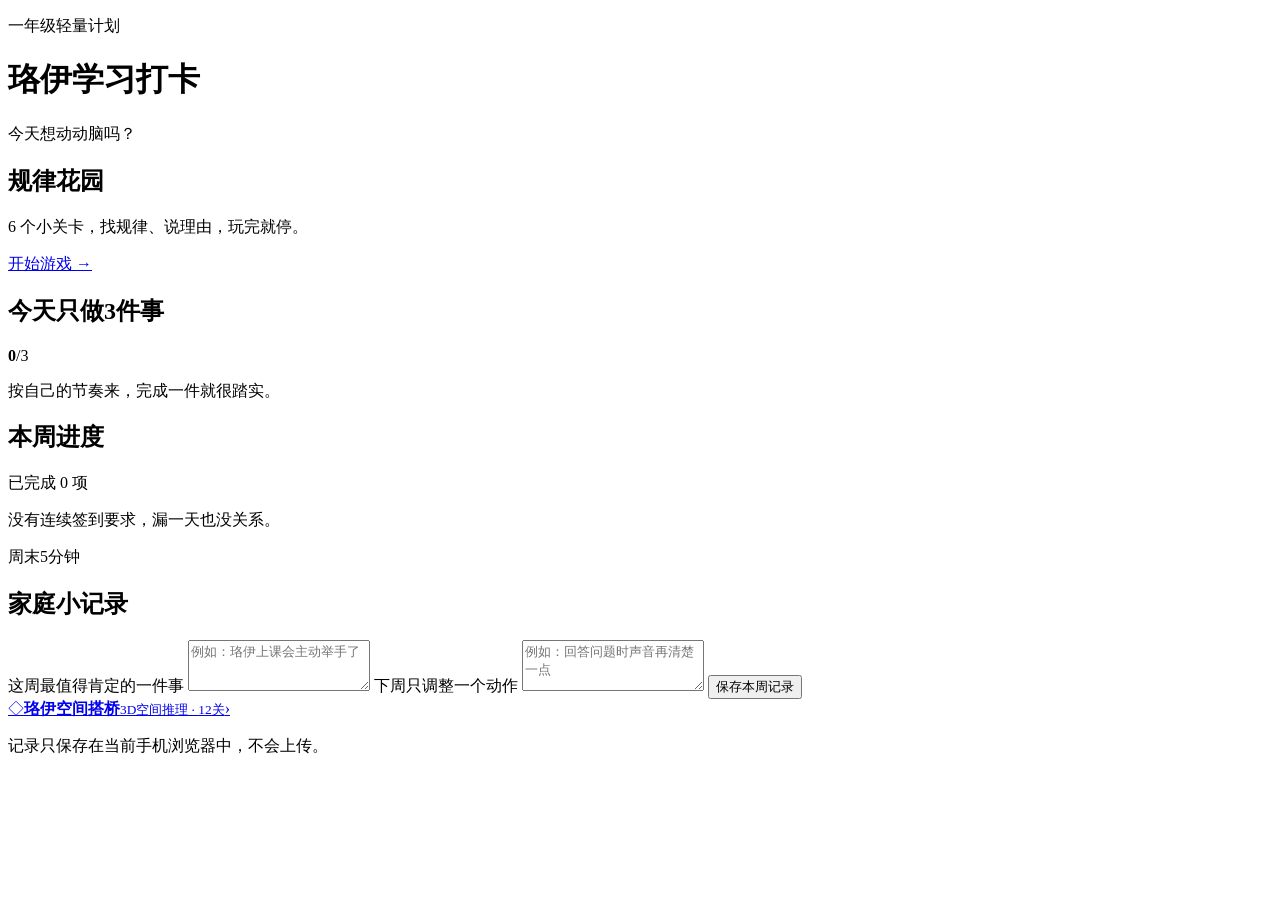
==== index.html @ f72db2d8 "publish index.html" ====
<!doctype html>
<html lang="zh-CN">
<head>
  <meta charset="UTF-8">
  <meta name="viewport" content="width=device-width, initial-scale=1, viewport-fit=cover">
  <meta name="theme-color" content="#f5f8f6">
  <meta name="apple-mobile-web-app-capable" content="yes">
  <meta name="apple-mobile-web-app-status-bar-style" content="default">
  <meta name="apple-mobile-web-app-title" content="珞伊打卡">
  <meta name="description" content="珞伊的一年级轻量学习打卡">
  <meta name="robots" content="noindex, nofollow, noarchive">
  <link rel="icon" href="app-icon.svg" type="image/svg+xml">
  <link rel="manifest" href="manifest.webmanifest">
  <link rel="stylesheet" href="styles.css">
  <title>珞伊学习打卡</title>
</head>
<body>
  <header class="topbar">
    <div class="topbar__inner">
      <div class="brand-mark" aria-hidden="true">
        <span class="brand-mark__wing brand-mark__wing--left"></span>
        <span class="brand-mark__body"></span>
        <span class="brand-mark__wing brand-mark__wing--right"></span>
      </div>
      <div>
        <p class="eyebrow">一年级轻量计划</p>
        <h1>珞伊学习打卡</h1>
      </div>
    </div>
  </header>

  <main>
    <section class="game-entry" aria-labelledby="game-entry-title">
      <div>
        <p class="eyebrow">今天想动动脑吗？</p>
        <h2 id="game-entry-title">规律花园</h2>
        <p>6 个小关卡，找规律、说理由，玩完就停。</p>
      </div>
      <a class="game-entry__link" href="game.html">开始游戏 <span aria-hidden="true">→</span></a>
    </section>

    <section class="today-band" aria-labelledby="today-title">
      <div class="section-inner">
        <div class="today-heading">
          <div>
            <p id="today-date" class="date-line"></p>
            <h2 id="today-title">今天只做3件事</h2>
          </div>
          <div class="progress-count" aria-live="polite">
            <strong id="done-count">0</strong><span>/3</span>
          </div>
        </div>

        <div class="progress-track" aria-hidden="true">
          <span id="progress-fill"></span>
        </div>

        <div id="task-list" class="task-list"></div>

        <p id="today-message" class="today-message" aria-live="polite">
          按自己的节奏来，完成一件就很踏实。
        </p>
      </div>
    </section>

    <section class="week-band" aria-labelledby="week-title">
      <div class="section-inner">
        <div class="section-heading">
          <div>
            <p id="week-range" class="eyebrow"></p>
            <h2 id="week-title">本周进度</h2>
          </div>
          <p id="week-total" class="week-total">已完成 0 项</p>
        </div>
        <div id="week-grid" class="week-grid" aria-label="本周每日完成情况"></div>
        <p class="quiet-note">没有连续签到要求，漏一天也没关系。</p>
      </div>
    </section>

    <section class="reflection-band" aria-labelledby="reflection-title">
      <div class="section-inner">
        <div class="section-heading">
          <div>
            <p class="eyebrow">周末5分钟</p>
            <h2 id="reflection-title">家庭小记录</h2>
          </div>
          <span id="save-state" class="save-state" aria-live="polite"></span>
        </div>

        <label class="field-label" for="weekly-good">这周最值得肯定的一件事</label>
        <textarea id="weekly-good" rows="3" maxlength="120" placeholder="例如：珞伊上课会主动举手了"></textarea>

        <label class="field-label" for="weekly-adjust">下周只调整一个动作</label>
        <textarea id="weekly-adjust" rows="3" maxlength="120" placeholder="例如：回答问题时声音再清楚一点"></textarea>

        <button id="save-week" class="primary-button" type="button">保存本周记录</button>
      </div>
    </section>
  </main>

  <footer>
    <p>记录只保存在当前手机浏览器中，不会上传。</p>
  </footer>

  <script src="app.js" defer></script>
<script>
  document.addEventListener('DOMContentLoaded', function () {
    if (document.querySelector('a[href="space-puzzle.html"]')) return;
    var main = document.querySelector('main') || document.body;
    var link = document.createElement('a');
    link.href = 'space-puzzle.html';
    link.className = 'tool-card';
    link.innerHTML = '<span class="tool-icon">◇</span><span><strong>珞伊空间搭桥</strong><small>3D空间推理 · 12关</small></span><span class="tool-arrow">›</span>';
    main.appendChild(link);
  });
</script>
</body>
</html>
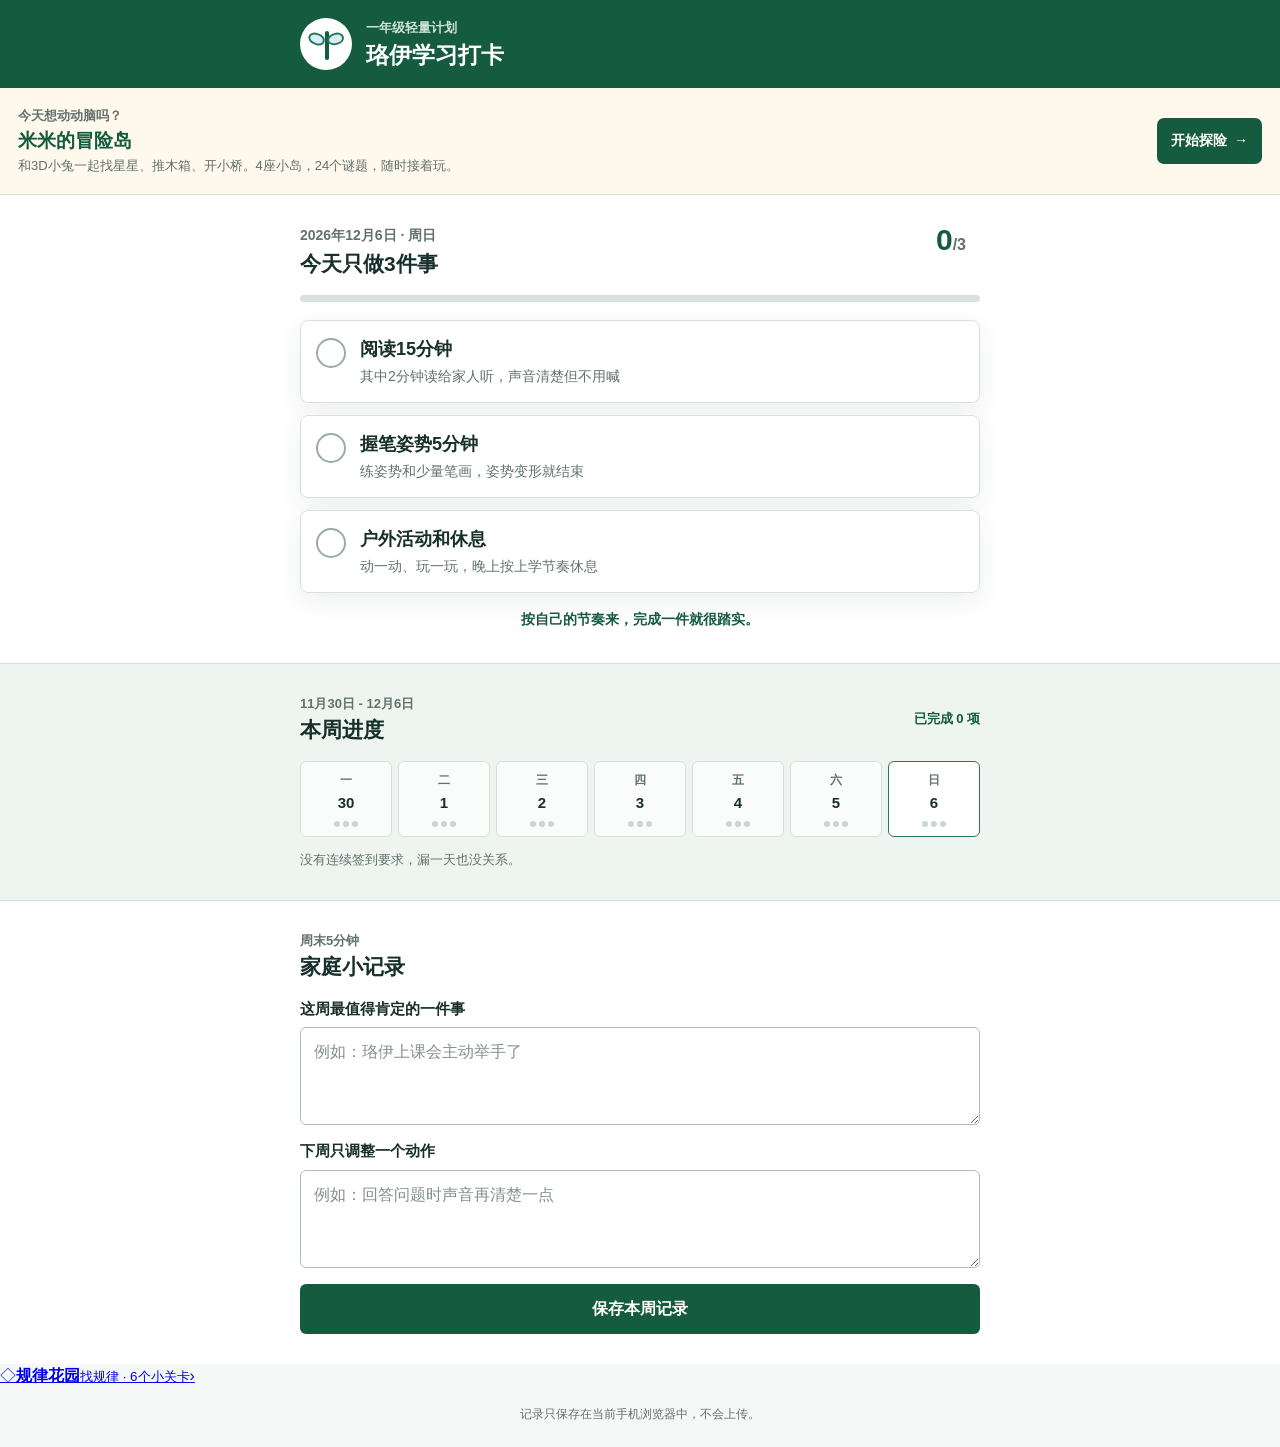
==== commit b7911c2c: "Replace block height puzzle with Mimi 3D adventure: 24 islands puzzles, character, hints and saved p" ====
--- a/index.html
+++ b/index.html
@@ -33,10 +33,10 @@
     <section class="game-entry" aria-labelledby="game-entry-title">
       <div>
         <p class="eyebrow">今天想动动脑吗？</p>
-        <h2 id="game-entry-title">规律花园</h2>
-        <p>6 个小关卡，找规律、说理由，玩完就停。</p>
+        <h2 id="game-entry-title">米米的冒险岛</h2>
+        <p>和3D小兔一起找星星、推木箱、开小桥。4座小岛，24个谜题，随时接着玩。</p>
       </div>
-      <a class="game-entry__link" href="game.html">开始游戏 <span aria-hidden="true">→</span></a>
+      <a class="game-entry__link" href="space-puzzle.html?v=20260914b">开始探险 <span aria-hidden="true">→</span></a>
     </section>
 
     <section class="today-band" aria-labelledby="today-title">
@@ -105,12 +105,12 @@
   <script src="app.js" defer></script>
 <script>
   document.addEventListener('DOMContentLoaded', function () {
-    if (document.querySelector('a[href="space-puzzle.html"]')) return;
+    if (document.querySelector('a[href="game.html"]')) return;
     var main = document.querySelector('main') || document.body;
     var link = document.createElement('a');
-    link.href = 'space-puzzle.html';
+    link.href = 'game.html';
     link.className = 'tool-card';
-    link.innerHTML = '<span class="tool-icon">◇</span><span><strong>珞伊空间搭桥</strong><small>3D空间推理 · 12关</small></span><span class="tool-arrow">›</span>';
+    link.innerHTML = '<span class="tool-icon">◇</span><span><strong>规律花园</strong><small>找规律 · 6个小关卡</small></span><span class="tool-arrow">›</span>';
     main.appendChild(link);
   });
 </script>
--- a/styles.css
+++ b/styles.css
@@ -0,0 +1,522 @@
+:root {
+  color-scheme: light;
+  --bg: #f5f8f6;
+  --surface: #ffffff;
+  --surface-soft: #eef5f1;
+  --text: #18302a;
+  --muted: #61716c;
+  --line: #d8e2dd;
+  --primary: #237a57;
+  --primary-dark: #155b3f;
+  --primary-soft: #dcefe5;
+  --accent: #d65e4a;
+  --sun: #e0a326;
+  --focus: #195fa8;
+  --shadow: 0 8px 24px rgba(24, 48, 42, 0.08);
+}
+
+* {
+  box-sizing: border-box;
+  letter-spacing: 0;
+}
+
+html {
+  min-height: 100%;
+  background: var(--bg);
+  -webkit-text-size-adjust: 100%;
+}
+
+body {
+  min-width: 320px;
+  min-height: 100%;
+  margin: 0;
+  color: var(--text);
+  background: var(--bg);
+  font-family: -apple-system, BlinkMacSystemFont, "PingFang SC", "Microsoft YaHei", sans-serif;
+  font-size: 16px;
+  line-height: 1.5;
+}
+
+button,
+textarea,
+input {
+  font: inherit;
+}
+
+button,
+label {
+  -webkit-tap-highlight-color: transparent;
+}
+
+.topbar {
+  padding: calc(18px + env(safe-area-inset-top)) 20px 18px;
+  color: #fff;
+  background: var(--primary-dark);
+}
+
+.topbar__inner,
+.section-inner {
+  width: min(100%, 680px);
+  margin: 0 auto;
+}
+
+.topbar__inner {
+  display: flex;
+  align-items: center;
+  gap: 14px;
+}
+
+.brand-mark {
+  position: relative;
+  flex: 0 0 52px;
+  width: 52px;
+  height: 52px;
+  border: 1px solid rgba(255, 255, 255, 0.48);
+  border-radius: 50%;
+  background: #fff;
+}
+
+.brand-mark__body {
+  position: absolute;
+  top: 12px;
+  left: 24px;
+  width: 4px;
+  height: 29px;
+  border-radius: 4px;
+  background: var(--primary-dark);
+}
+
+.brand-mark__wing {
+  position: absolute;
+  top: 14px;
+  width: 17px;
+  height: 12px;
+  border: 2px solid var(--primary);
+  border-radius: 50% 50% 45% 55%;
+  background: #d9edf4;
+}
+
+.brand-mark__wing--left {
+  left: 7px;
+  transform: rotate(18deg);
+}
+
+.brand-mark__wing--right {
+  right: 7px;
+  transform: rotate(-18deg);
+}
+
+.eyebrow,
+.date-line,
+h1,
+h2,
+p {
+  margin-top: 0;
+}
+
+.eyebrow {
+  margin-bottom: 3px;
+  color: var(--muted);
+  font-size: 13px;
+  font-weight: 700;
+}
+
+.topbar .eyebrow {
+  color: #cfe4da;
+}
+
+h1 {
+  margin-bottom: 0;
+  font-size: 23px;
+  line-height: 1.25;
+}
+
+h2 {
+  margin-bottom: 0;
+  font-size: 21px;
+  line-height: 1.3;
+}
+
+.today-band,
+.week-band,
+.reflection-band {
+  padding: 24px 18px;
+}
+
+.game-entry {
+  display: flex;
+  align-items: center;
+  justify-content: space-between;
+  gap: 16px;
+  padding: 18px;
+  border-bottom: 1px solid var(--line);
+  background: #fff8ed;
+}
+
+.game-entry h2 {
+  margin: 0 0 3px;
+  color: var(--primary-dark);
+  font-size: 19px;
+}
+
+.game-entry p:not(.eyebrow) {
+  margin: 0;
+  color: var(--muted);
+  font-size: 13px;
+}
+
+.game-entry__link {
+  display: inline-flex;
+  align-items: center;
+  justify-content: center;
+  gap: 7px;
+  flex: 0 0 auto;
+  min-height: 46px;
+  padding: 0 14px;
+  border-radius: 7px;
+  color: #fff;
+  background: var(--primary-dark);
+  font-size: 14px;
+  font-weight: 750;
+  text-decoration: none;
+  transition: background-color 180ms ease, transform 120ms ease;
+}
+
+.game-entry__link:hover { background: #205a4b; }
+.game-entry__link:active { transform: scale(.98); }
+.game-entry__link:focus-visible { outline: 3px solid rgba(25, 95, 168, .3); outline-offset: 3px; }
+
+.today-band {
+  background: var(--surface);
+}
+
+.week-band {
+  border-top: 1px solid var(--line);
+  border-bottom: 1px solid var(--line);
+  background: var(--surface-soft);
+}
+
+.reflection-band {
+  background: var(--surface);
+}
+
+.today-heading,
+.section-heading {
+  display: flex;
+  align-items: flex-start;
+  justify-content: space-between;
+  gap: 16px;
+}
+
+.date-line {
+  margin-bottom: 4px;
+  color: var(--muted);
+  font-size: 14px;
+  font-weight: 600;
+}
+
+.progress-count {
+  display: flex;
+  align-items: baseline;
+  justify-content: center;
+  min-width: 58px;
+  color: var(--primary-dark);
+}
+
+.progress-count strong {
+  font-size: 30px;
+  line-height: 1;
+}
+
+.progress-count span {
+  color: var(--muted);
+  font-size: 16px;
+  font-weight: 700;
+}
+
+.progress-track {
+  height: 7px;
+  margin: 18px 0;
+  overflow: hidden;
+  border-radius: 7px;
+  background: var(--line);
+}
+
+.progress-track span {
+  display: block;
+  width: 0;
+  height: 100%;
+  border-radius: inherit;
+  background: var(--primary);
+  transition: width 220ms ease;
+}
+
+.task-list {
+  display: grid;
+  gap: 12px;
+}
+
+.task-card {
+  position: relative;
+  display: grid;
+  grid-template-columns: 32px minmax(0, 1fr);
+  gap: 12px;
+  min-height: 76px;
+  padding: 15px;
+  border: 1px solid var(--line);
+  border-radius: 8px;
+  background: var(--surface);
+  box-shadow: var(--shadow);
+  cursor: pointer;
+  transition: border-color 180ms ease, background-color 180ms ease, transform 120ms ease;
+}
+
+.task-card:active {
+  transform: scale(0.99);
+}
+
+.task-card:focus-within {
+  outline: 3px solid rgba(25, 95, 168, 0.28);
+  outline-offset: 2px;
+}
+
+.task-card.is-done {
+  border-color: #9ccab2;
+  background: #f0f8f4;
+  box-shadow: none;
+}
+
+.task-card input {
+  position: absolute;
+  width: 1px;
+  height: 1px;
+  opacity: 0;
+}
+
+.task-check {
+  position: relative;
+  width: 30px;
+  height: 30px;
+  margin-top: 2px;
+  border: 2px solid #9aaca5;
+  border-radius: 50%;
+  background: #fff;
+}
+
+.is-done .task-check {
+  border-color: var(--primary);
+  background: var(--primary);
+}
+
+.is-done .task-check::after {
+  position: absolute;
+  top: 7px;
+  left: 6px;
+  width: 12px;
+  height: 6px;
+  border-bottom: 3px solid #fff;
+  border-left: 3px solid #fff;
+  content: "";
+  transform: rotate(-45deg);
+}
+
+.task-copy {
+  min-width: 0;
+}
+
+.task-title {
+  display: block;
+  margin-bottom: 3px;
+  color: var(--text);
+  font-size: 18px;
+  font-weight: 750;
+}
+
+.task-detail {
+  display: block;
+  color: var(--muted);
+  font-size: 14px;
+}
+
+.is-done .task-title {
+  color: var(--primary-dark);
+}
+
+.today-message {
+  min-height: 24px;
+  margin: 16px 0 0;
+  color: var(--primary-dark);
+  font-size: 14px;
+  font-weight: 650;
+  text-align: center;
+}
+
+.section-heading {
+  align-items: center;
+  margin-bottom: 17px;
+}
+
+.week-total,
+.save-state {
+  margin-bottom: 0;
+  color: var(--primary-dark);
+  font-size: 13px;
+  font-weight: 700;
+  white-space: nowrap;
+}
+
+.week-grid {
+  display: grid;
+  grid-template-columns: repeat(7, minmax(0, 1fr));
+  gap: 6px;
+}
+
+.day-cell {
+  min-width: 0;
+  padding: 9px 3px;
+  border: 1px solid var(--line);
+  border-radius: 6px;
+  background: rgba(255, 255, 255, 0.7);
+  text-align: center;
+}
+
+.day-cell.is-today {
+  border-color: var(--primary);
+  background: #fff;
+}
+
+.day-cell.is-future {
+  opacity: 0.55;
+}
+
+.day-name,
+.day-number {
+  display: block;
+  overflow: hidden;
+  text-overflow: clip;
+  white-space: nowrap;
+}
+
+.day-name {
+  color: var(--muted);
+  font-size: 12px;
+  font-weight: 650;
+}
+
+.day-number {
+  margin: 3px 0 7px;
+  color: var(--text);
+  font-size: 15px;
+  font-weight: 750;
+}
+
+.day-dots {
+  display: flex;
+  justify-content: center;
+  gap: 3px;
+}
+
+.day-dot {
+  width: 6px;
+  height: 6px;
+  border-radius: 50%;
+  background: #cbd6d1;
+}
+
+.day-dot.is-filled {
+  background: var(--primary);
+}
+
+.quiet-note {
+  margin: 13px 0 0;
+  color: var(--muted);
+  font-size: 13px;
+}
+
+.field-label {
+  display: block;
+  margin: 15px 0 7px;
+  color: var(--text);
+  font-size: 15px;
+  font-weight: 700;
+}
+
+textarea {
+  display: block;
+  width: 100%;
+  min-height: 82px;
+  resize: vertical;
+  padding: 12px 13px;
+  border: 1px solid #aebeb7;
+  border-radius: 6px;
+  color: var(--text);
+  background: #fff;
+  font-size: 16px;
+  line-height: 1.5;
+}
+
+textarea::placeholder {
+  color: #83918c;
+}
+
+textarea:focus {
+  border-color: var(--focus);
+  outline: 3px solid rgba(25, 95, 168, 0.2);
+}
+
+.primary-button {
+  width: 100%;
+  min-height: 50px;
+  margin-top: 16px;
+  border: 0;
+  border-radius: 6px;
+  color: #fff;
+  background: var(--primary-dark);
+  font-size: 16px;
+  font-weight: 750;
+  cursor: pointer;
+}
+
+.primary-button:active {
+  background: #104b34;
+}
+
+.primary-button:focus-visible {
+  outline: 3px solid rgba(25, 95, 168, 0.35);
+  outline-offset: 3px;
+}
+
+footer {
+  padding: 17px 18px calc(24px + env(safe-area-inset-bottom));
+  color: var(--muted);
+  background: var(--bg);
+  text-align: center;
+}
+
+footer p {
+  margin-bottom: 0;
+  font-size: 12px;
+}
+
+@media (min-width: 700px) {
+  .today-band,
+  .week-band,
+  .reflection-band {
+    padding-top: 30px;
+    padding-bottom: 30px;
+  }
+}
+
+@media (max-width: 430px) {
+  .game-entry { align-items: flex-start; }
+  .game-entry__link { padding: 0 11px; }
+}
+
+@media (prefers-reduced-motion: reduce) {
+  *,
+  *::before,
+  *::after {
+    scroll-behavior: auto !important;
+    transition-duration: 0.01ms !important;
+  }
+}
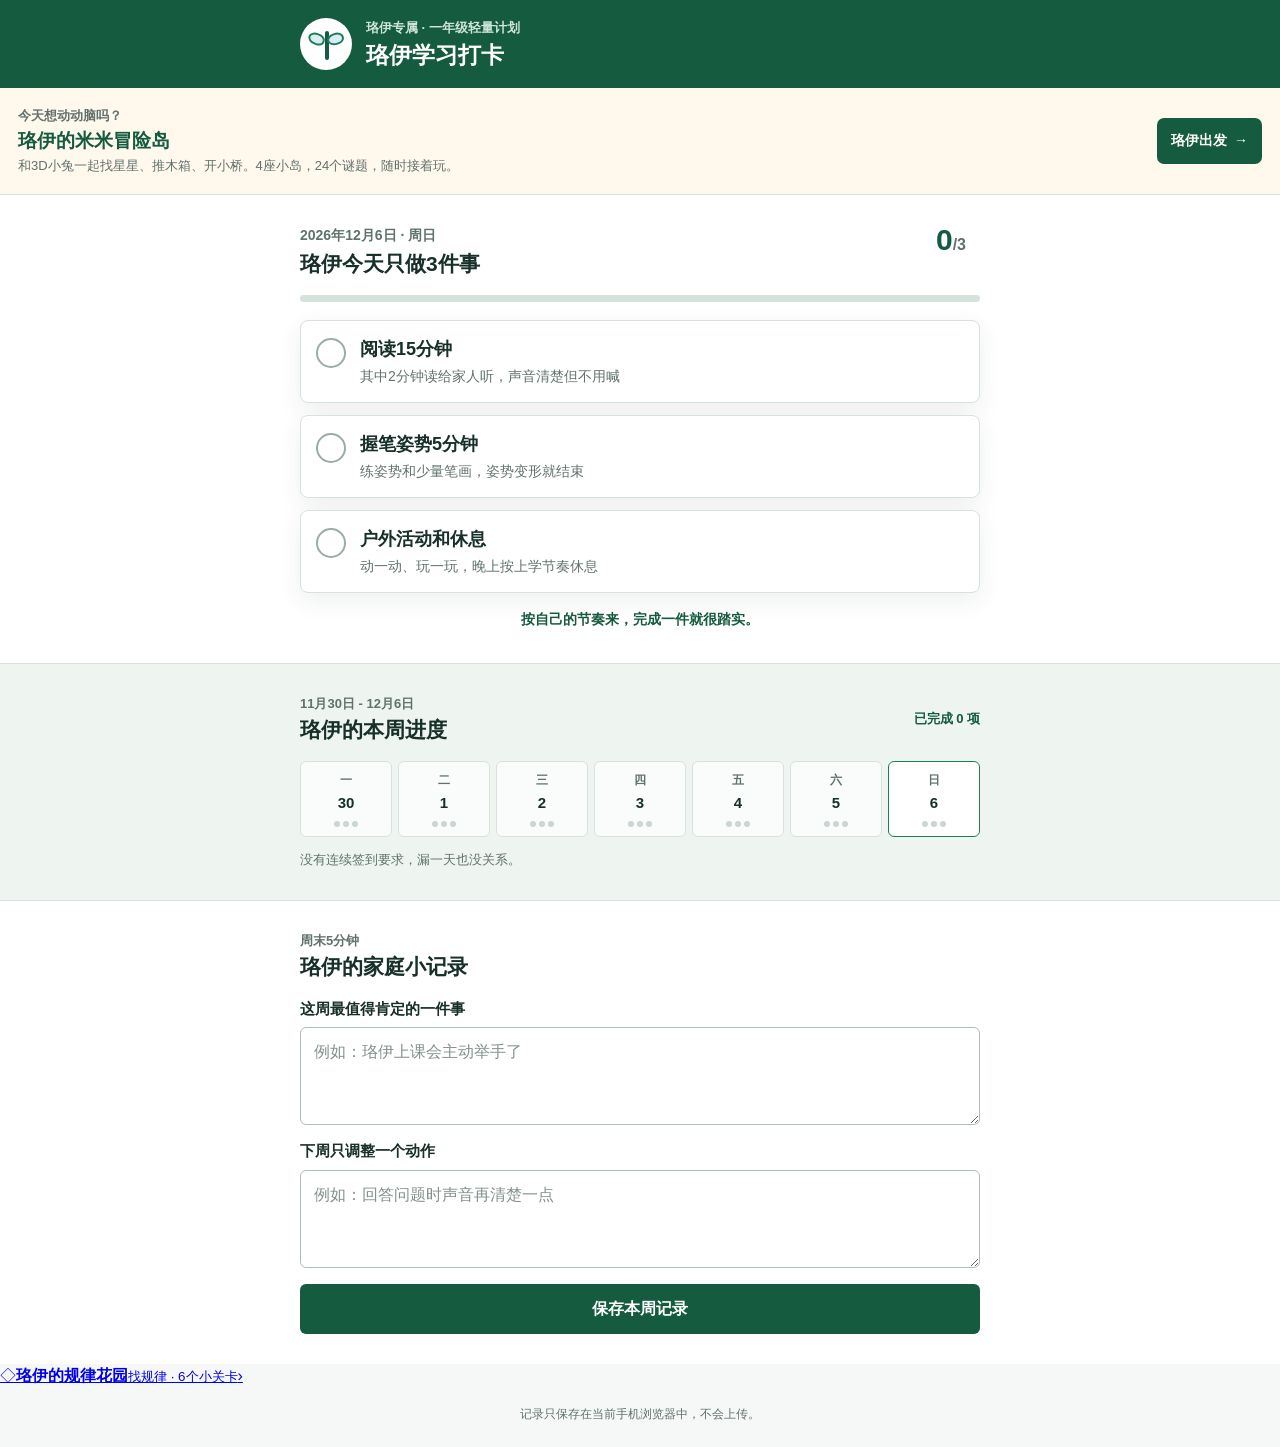
==== commit d47ebe30: "Personalize every learning game for Luoyi" ====
--- a/index.html
+++ b/index.html
@@ -23,7 +23,7 @@
         <span class="brand-mark__wing brand-mark__wing--right"></span>
       </div>
       <div>
-        <p class="eyebrow">一年级轻量计划</p>
+        <p class="eyebrow">珞伊专属 · 一年级轻量计划</p>
         <h1>珞伊学习打卡</h1>
       </div>
     </div>
@@ -33,10 +33,10 @@
     <section class="game-entry" aria-labelledby="game-entry-title">
       <div>
         <p class="eyebrow">今天想动动脑吗？</p>
-        <h2 id="game-entry-title">米米的冒险岛</h2>
+        <h2 id="game-entry-title">珞伊的米米冒险岛</h2>
         <p>和3D小兔一起找星星、推木箱、开小桥。4座小岛，24个谜题，随时接着玩。</p>
       </div>
-      <a class="game-entry__link" href="space-puzzle.html?v=20260914b">开始探险 <span aria-hidden="true">→</span></a>
+      <a class="game-entry__link" href="space-puzzle.html?v=20260914c">珞伊出发 <span aria-hidden="true">→</span></a>
     </section>
 
     <section class="today-band" aria-labelledby="today-title">
@@ -44,7 +44,7 @@
         <div class="today-heading">
           <div>
             <p id="today-date" class="date-line"></p>
-            <h2 id="today-title">今天只做3件事</h2>
+            <h2 id="today-title">珞伊今天只做3件事</h2>
           </div>
           <div class="progress-count" aria-live="polite">
             <strong id="done-count">0</strong><span>/3</span>
@@ -68,7 +68,7 @@
         <div class="section-heading">
           <div>
             <p id="week-range" class="eyebrow"></p>
-            <h2 id="week-title">本周进度</h2>
+            <h2 id="week-title">珞伊的本周进度</h2>
           </div>
           <p id="week-total" class="week-total">已完成 0 项</p>
         </div>
@@ -82,7 +82,7 @@
         <div class="section-heading">
           <div>
             <p class="eyebrow">周末5分钟</p>
-            <h2 id="reflection-title">家庭小记录</h2>
+            <h2 id="reflection-title">珞伊的家庭小记录</h2>
           </div>
           <span id="save-state" class="save-state" aria-live="polite"></span>
         </div>
@@ -110,7 +110,7 @@
     var link = document.createElement('a');
     link.href = 'game.html';
     link.className = 'tool-card';
-    link.innerHTML = '<span class="tool-icon">◇</span><span><strong>规律花园</strong><small>找规律 · 6个小关卡</small></span><span class="tool-arrow">›</span>';
+    link.innerHTML = '<span class="tool-icon">◇</span><span><strong>珞伊的规律花园</strong><small>找规律 · 6个小关卡</small></span><span class="tool-arrow">›</span>';
     main.appendChild(link);
   });
 </script>
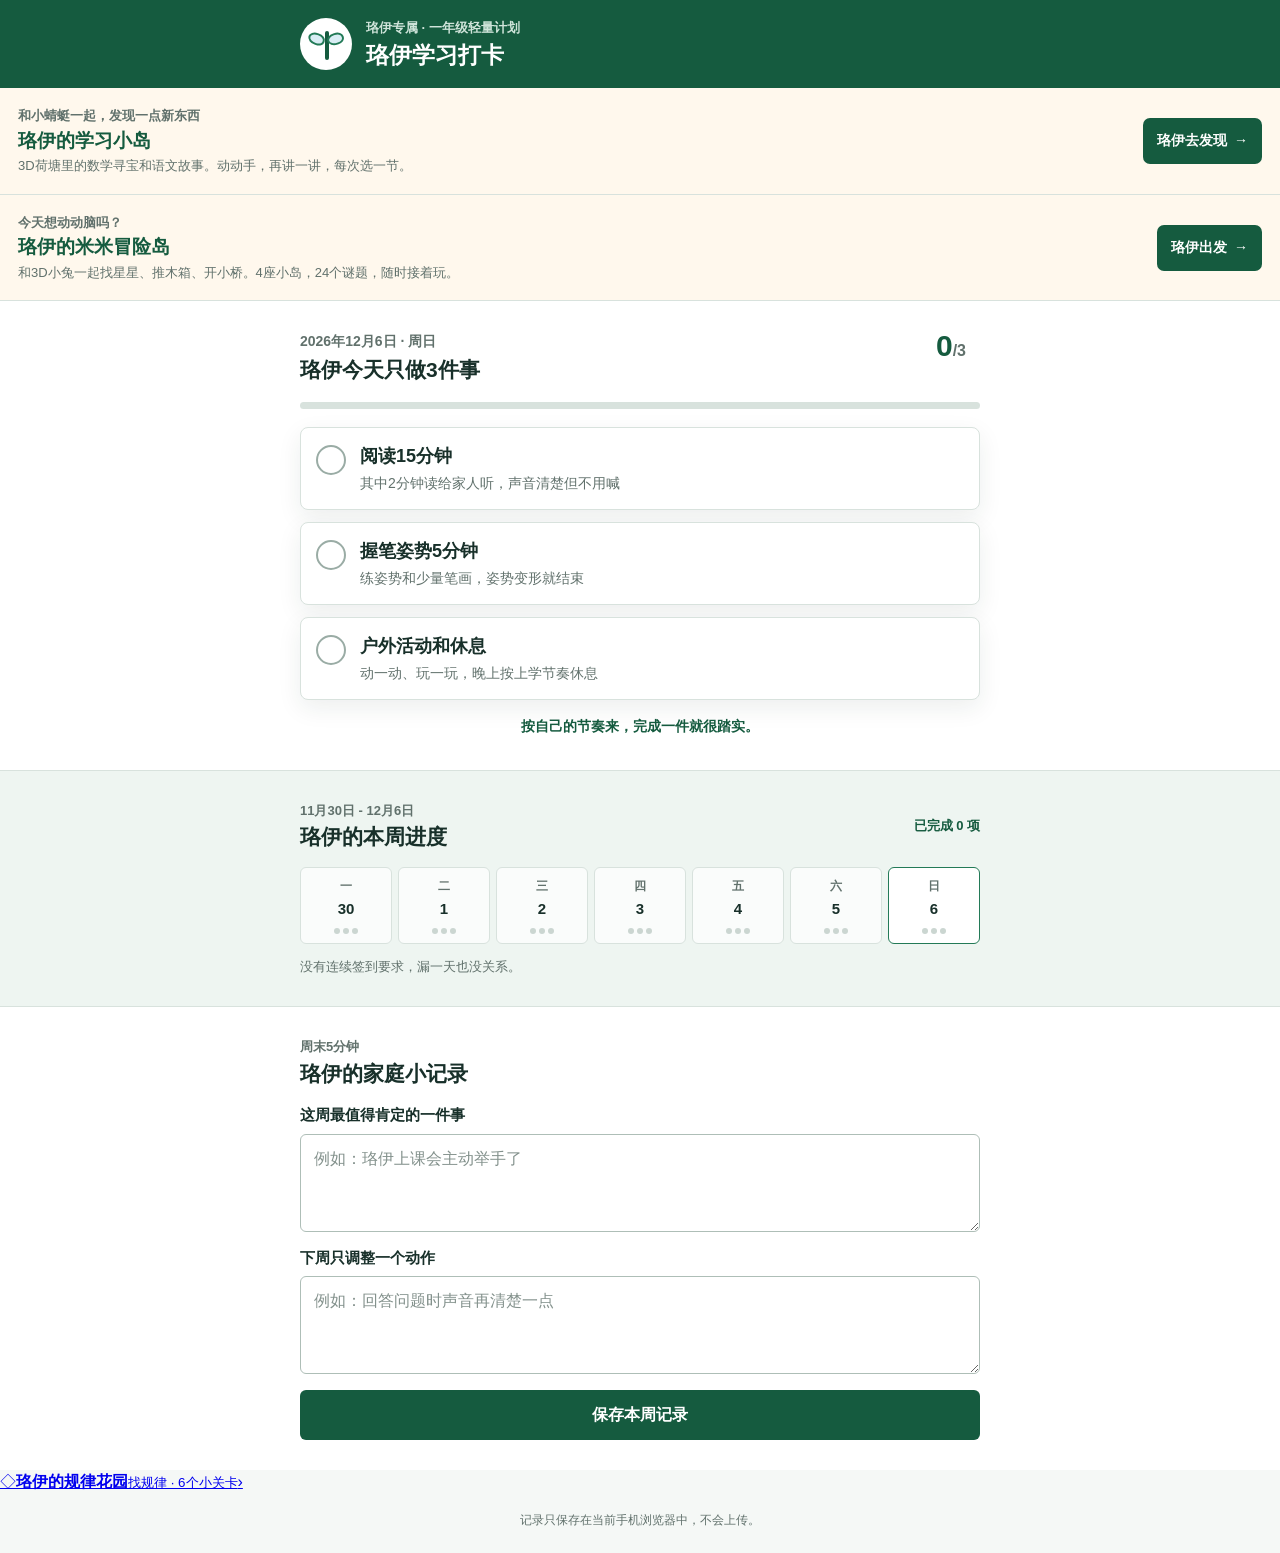
==== commit 9900f049: "Add Luoyi dragonfly learning island with offline opening lessons" ====
--- a/index.html
+++ b/index.html
@@ -30,6 +30,14 @@
   </header>
 
   <main>
+    <section class="game-entry" aria-labelledby="learning-entry-title">
+      <div>
+        <p class="eyebrow">和小蜻蜓一起，发现一点新东西</p>
+        <h2 id="learning-entry-title">珞伊的学习小岛</h2>
+        <p>3D荷塘里的数学寻宝和语文故事。动动手，再讲一讲，每次选一节。</p>
+      </div>
+      <a class="game-entry__link" href="learn-island.html">珞伊去发现 <span aria-hidden="true">→</span></a>
+    </section>
     <section class="game-entry" aria-labelledby="game-entry-title">
       <div>
         <p class="eyebrow">今天想动动脑吗？</p>
